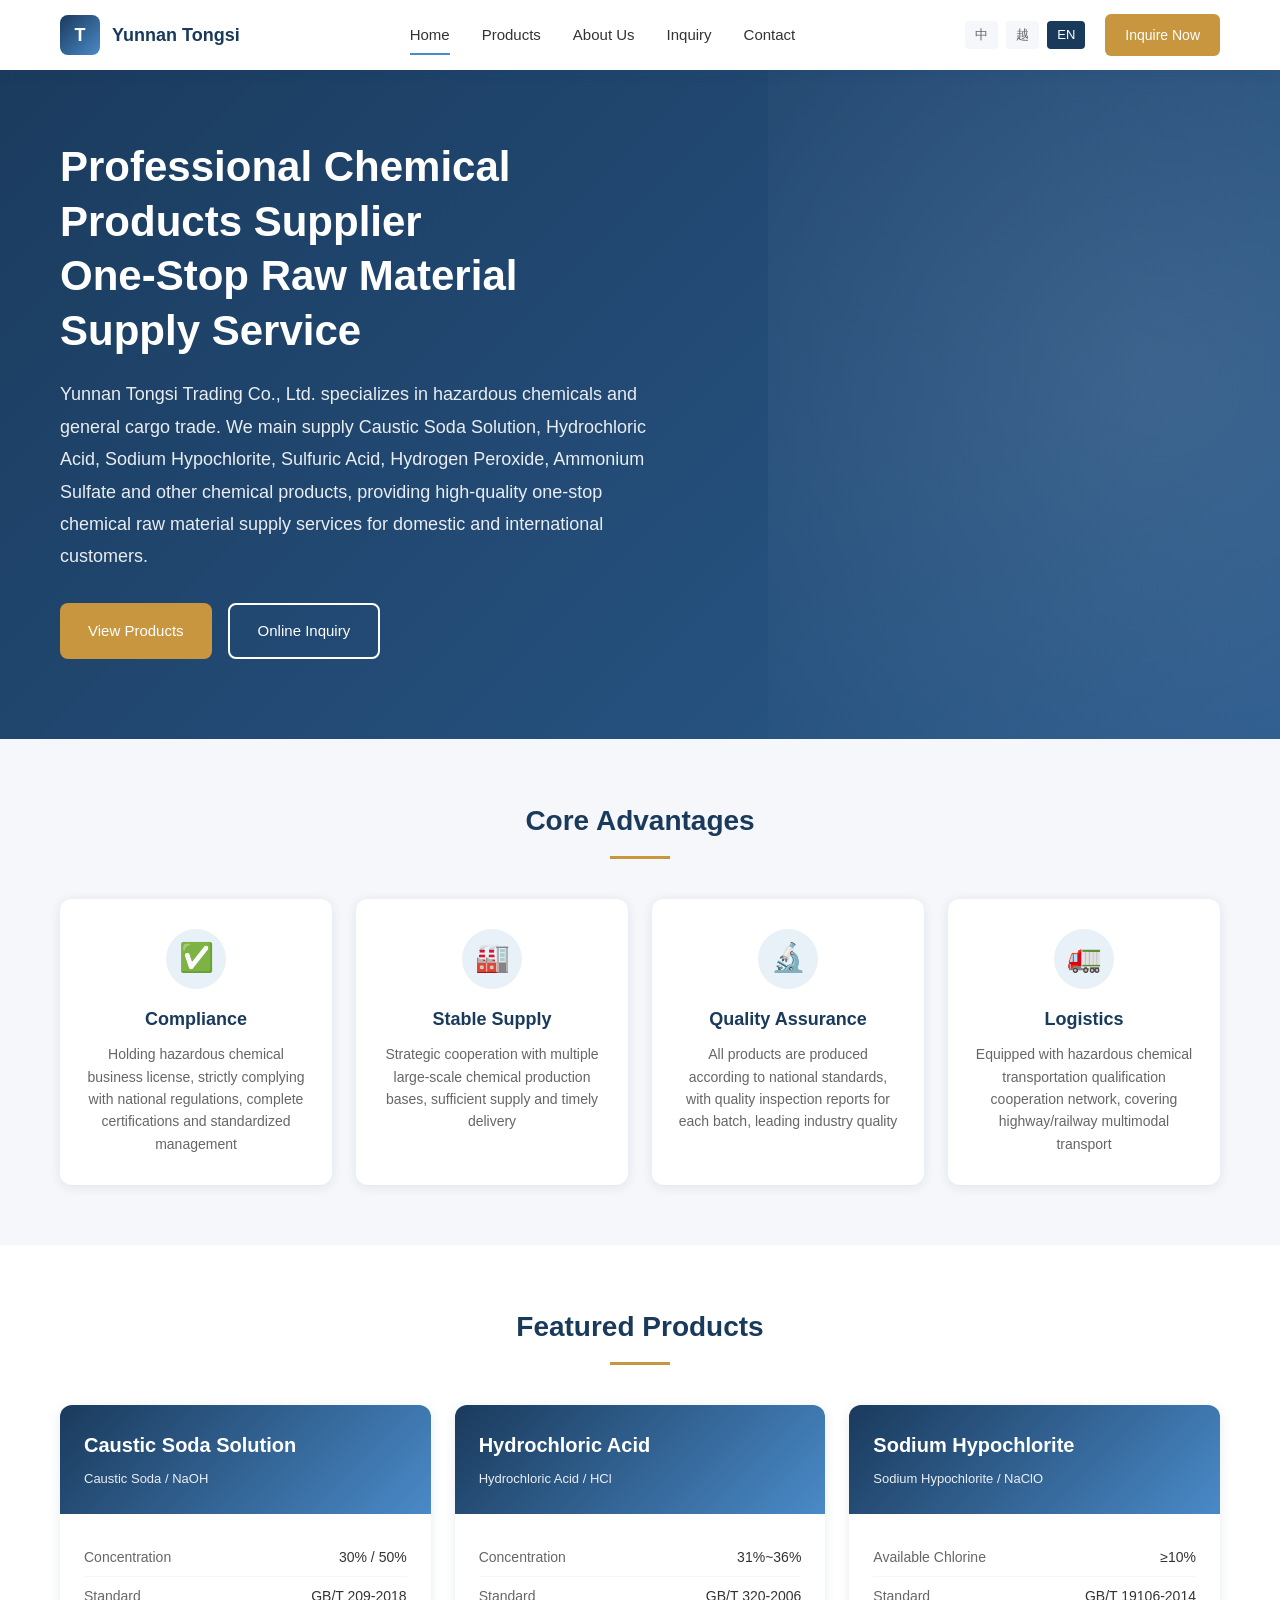
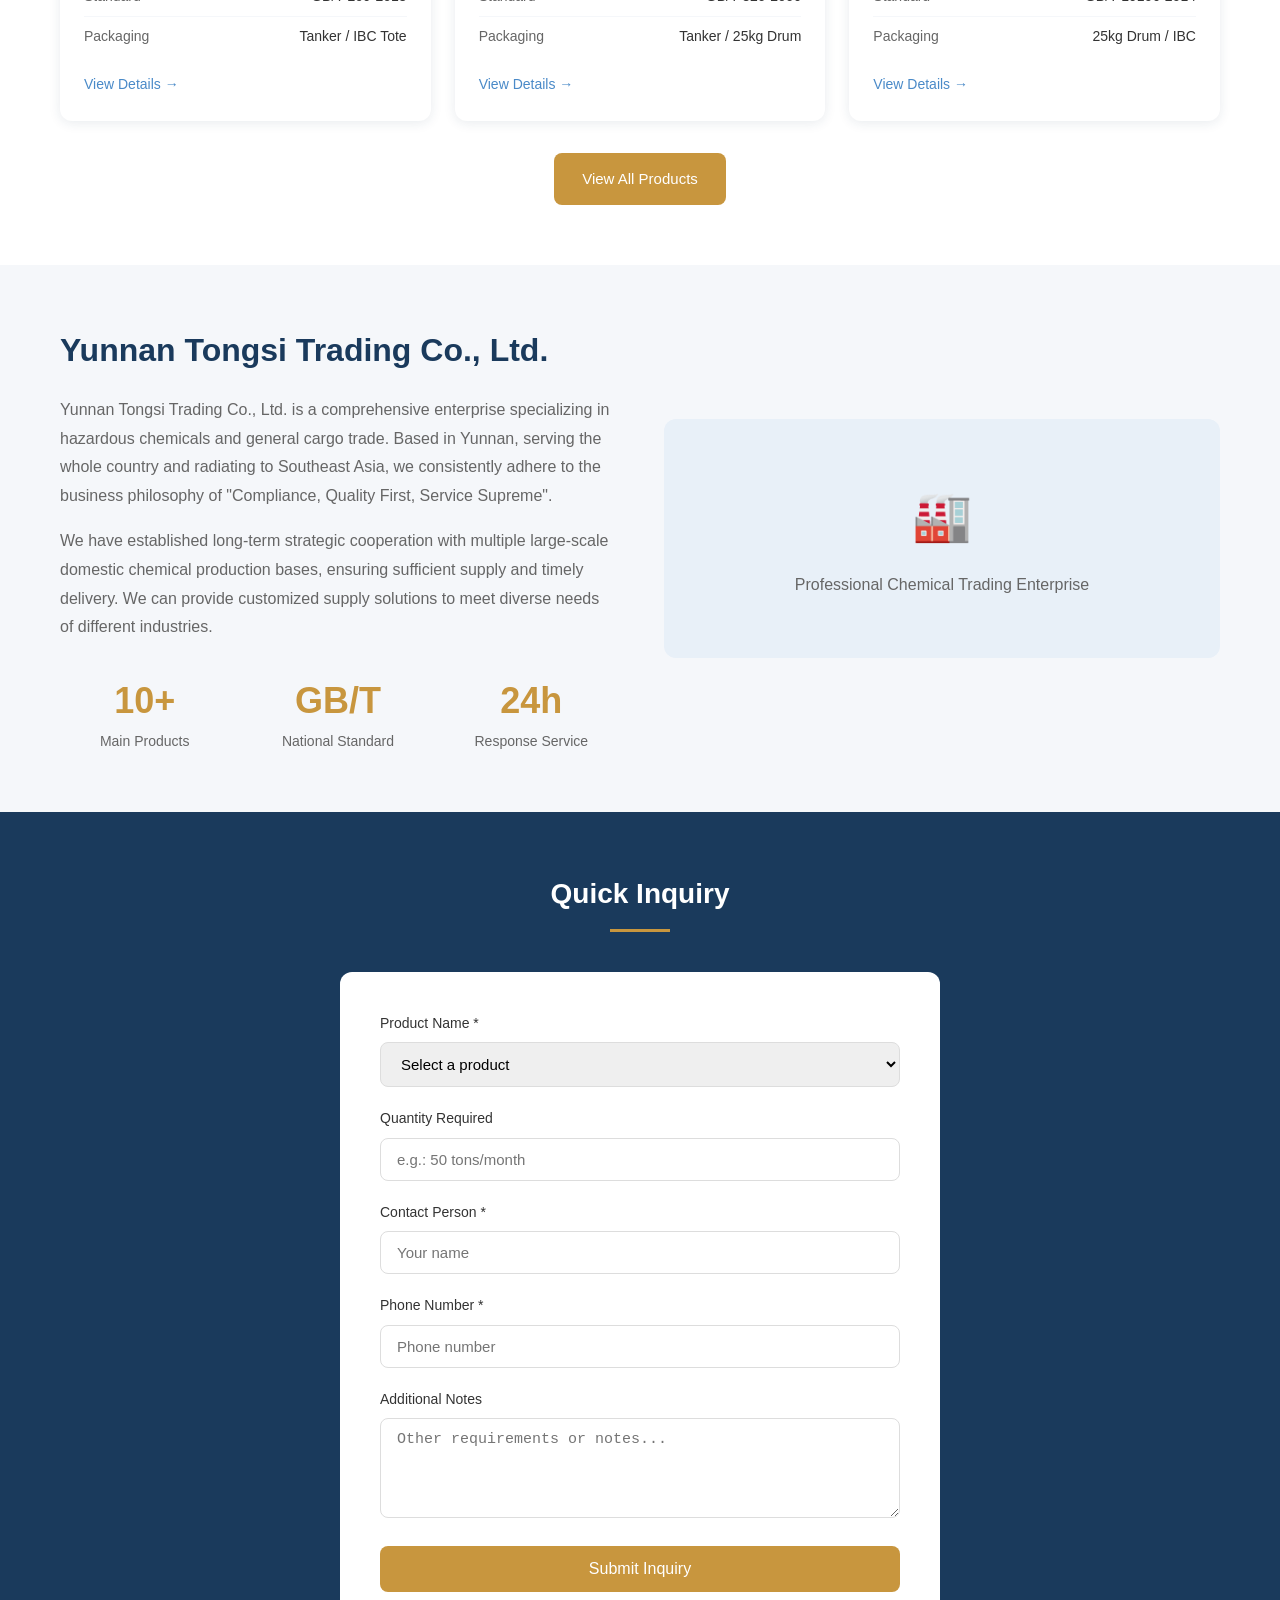
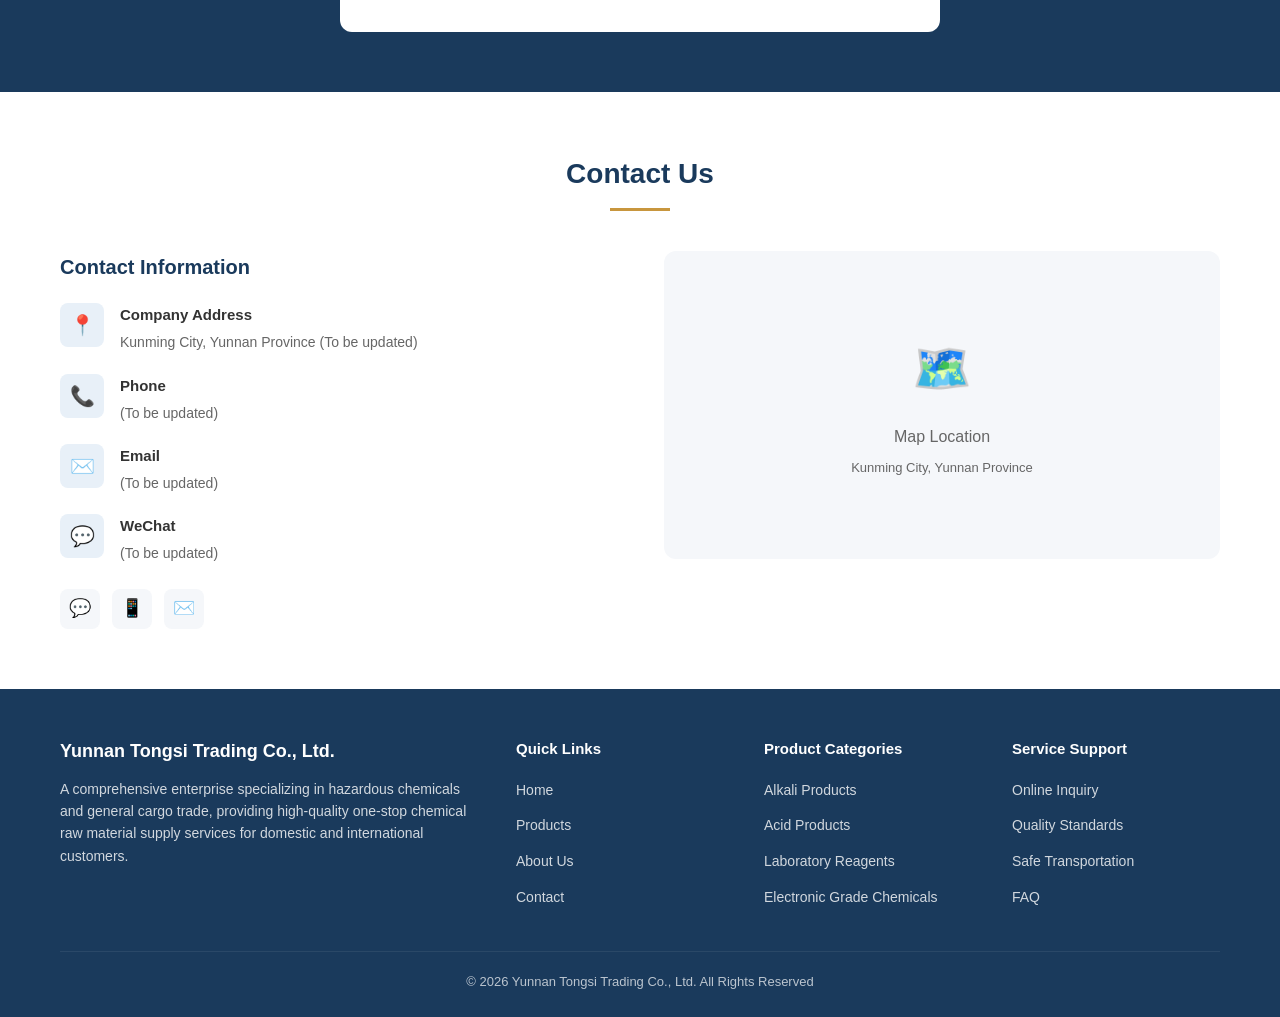
==== en/index.html @ c4456dc4 "云南同思商贸网站 v1.0" ====
<!DOCTYPE html>
<html lang="en">
<head>
  <meta charset="UTF-8">
  <meta name="viewport" content="width=device-width, initial-scale=1.0">
  <meta name="description" content="Yunnan Tongsi Trading Co., Ltd. - Professional supplier of hazardous chemicals and general cargo trade, main products: Caustic Soda, Hydrochloric Acid, Sodium Hypochlorite, Sulfuric Acid, Hydrogen Peroxide, Ammonium Sulfate">
  <meta name="keywords" content="Caustic Soda, Hydrochloric Acid, Sodium Hypochlorite, Sulfuric Acid, Hydrogen Peroxide, Ammonium Sulfate, Chemical Products, Yunnan, Hazardous Chemicals">
  <title>Yunnan Tongsi Trading Co., Ltd. - Chemical Products Supplier</title>
  <link rel="stylesheet" href="../css/style.css">
</head>
<body>

<!-- Navigation -->
<nav class="navbar">
  <div class="container">
    <a href="index.html" class="logo">
      <div class="logo-icon">T</div>
      <span class="logo-text">Yunnan Tongsi</span>
    </a>
    <div class="nav-menu">
      <a href="index.html" class="active">Home</a>
      <a href="products.html">Products</a>
      <a href="about.html">About Us</a>
      <a href="inquiry.html">Inquiry</a>
      <a href="contact.html">Contact</a>
    </div>
    <div class="nav-right">
      <div class="lang-switch">
        <a href="../zh/index.html">中</a>
        <a href="../vi/index.html">越</a>
        <a href="../en/index.html" class="active">EN</a>
      </div>
      <a href="inquiry.html" class="nav-cta">Inquire Now</a>
    </div>
    <div class="mobile-menu-btn" onclick="toggleMenu()">
      <span></span>
      <span></span>
      <span></span>
    </div>
  </div>
</nav>

<!-- Hero Section -->
<section class="hero">
  <div class="container">
    <div class="hero-content">
      <h1>Professional Chemical Products Supplier<br>One-Stop Raw Material Supply Service</h1>
      <p>Yunnan Tongsi Trading Co., Ltd. specializes in hazardous chemicals and general cargo trade. We main supply Caustic Soda Solution, Hydrochloric Acid, Sodium Hypochlorite, Sulfuric Acid, Hydrogen Peroxide, Ammonium Sulfate and other chemical products, providing high-quality one-stop chemical raw material supply services for domestic and international customers.</p>
      <div class="hero-btns">
        <a href="products.html" class="btn btn-primary">View Products</a>
        <a href="inquiry.html" class="btn btn-outline">Online Inquiry</a>
      </div>
    </div>
  </div>
</section>

<!-- Core Advantages -->
<section class="advantages section">
  <div class="container">
    <h2 class="section-title">Core Advantages</h2>
    <div class="adv-grid">
      <div class="adv-card">
        <div class="adv-icon">✅</div>
        <h3>Compliance</h3>
        <p>Holding hazardous chemical business license, strictly complying with national regulations, complete certifications and standardized management</p>
      </div>
      <div class="adv-card">
        <div class="adv-icon">🏭</div>
        <h3>Stable Supply</h3>
        <p>Strategic cooperation with multiple large-scale chemical production bases, sufficient supply and timely delivery</p>
      </div>
      <div class="adv-card">
        <div class="adv-icon">🔬</div>
        <h3>Quality Assurance</h3>
        <p>All products are produced according to national standards, with quality inspection reports for each batch, leading industry quality</p>
      </div>
      <div class="adv-card">
        <div class="adv-icon">🚛</div>
        <h3>Logistics</h3>
        <p>Equipped with hazardous chemical transportation qualification cooperation network, covering highway/railway multimodal transport</p>
      </div>
    </div>
  </div>
</section>

<!-- Featured Products -->
<section class="products section">
  <div class="container">
    <h2 class="section-title">Featured Products</h2>
    <div class="product-grid">
      <!-- Caustic Soda Solution -->
      <div class="product-card">
        <div class="product-header">
          <h3>Caustic Soda Solution</h3>
          <p>Caustic Soda / NaOH</p>
        </div>
        <div class="product-body">
          <ul class="product-specs">
            <li><span class="label">Concentration</span><span class="value">30% / 50%</span></li>
            <li><span class="label">Standard</span><span class="value">GB/T 209-2018</span></li>
            <li><span class="label">Packaging</span><span class="value">Tanker / IBC Tote</span></li>
          </ul>
          <a href="products.html#lye" class="product-link">View Details →</a>
        </div>
      </div>
      <!-- Hydrochloric Acid -->
      <div class="product-card">
        <div class="product-header">
          <h3>Hydrochloric Acid</h3>
          <p>Hydrochloric Acid / HCl</p>
        </div>
        <div class="product-body">
          <ul class="product-specs">
            <li><span class="label">Concentration</span><span class="value">31%~36%</span></li>
            <li><span class="label">Standard</span><span class="value">GB/T 320-2006</span></li>
            <li><span class="label">Packaging</span><span class="value">Tanker / 25kg Drum</span></li>
          </ul>
          <a href="products.html#acid" class="product-link">View Details →</a>
        </div>
      </div>
      <!-- Sodium Hypochlorite -->
      <div class="product-card">
        <div class="product-header">
          <h3>Sodium Hypochlorite</h3>
          <p>Sodium Hypochlorite / NaClO</p>
        </div>
        <div class="product-body">
          <ul class="product-specs">
            <li><span class="label">Available Chlorine</span><span class="value">≥10%</span></li>
            <li><span class="label">Standard</span><span class="value">GB/T 19106-2014</span></li>
            <li><span class="label">Packaging</span><span class="value">25kg Drum / IBC</span></li>
          </ul>
          <a href="products.html#hypochlorite" class="product-link">View Details →</a>
        </div>
      </div>
    </div>
    <div style="text-align:center; margin-top:32px;">
      <a href="products.html" class="btn btn-primary">View All Products</a>
    </div>
  </div>
</section>

<!-- About Us -->
<section class="about section">
  <div class="container">
    <div class="about-content">
      <div class="about-text">
        <h2>Yunnan Tongsi Trading Co., Ltd.</h2>
        <p>Yunnan Tongsi Trading Co., Ltd. is a comprehensive enterprise specializing in hazardous chemicals and general cargo trade. Based in Yunnan, serving the whole country and radiating to Southeast Asia, we consistently adhere to the business philosophy of "Compliance, Quality First, Service Supreme".</p>
        <p>We have established long-term strategic cooperation with multiple large-scale domestic chemical production bases, ensuring sufficient supply and timely delivery. We can provide customized supply solutions to meet diverse needs of different industries.</p>
        <div class="about-stats">
          <div class="stat-item">
            <div class="stat-num">10+</div>
            <div class="stat-label">Main Products</div>
          </div>
          <div class="stat-item">
            <div class="stat-num">GB/T</div>
            <div class="stat-label">National Standard</div>
          </div>
          <div class="stat-item">
            <div class="stat-num">24h</div>
            <div class="stat-label">Response Service</div>
          </div>
        </div>
      </div>
      <div class="about-image">
        <!-- Placeholder: Company photo or qualification certificate -->
        <div style="background:var(--bg-blue); border-radius:12px; padding:60px; text-align:center; color:var(--text-mid);">
          <div style="font-size:48px; margin-bottom:16px;">🏭</div>
          <p>Professional Chemical Trading Enterprise</p>
        </div>
      </div>
    </div>
  </div>
</section>

<!-- Quick Inquiry -->
<section class="inquiry section">
  <div class="container">
    <h2 class="section-title">Quick Inquiry</h2>
    <form class="inquiry-form" action="https://formspree.io/f/YOUR_FORM_ID" method="POST">
      <div class="form-group">
        <label>Product Name *</label>
        <select name="product" required>
          <option value="">Select a product</option>
          <option value="Caustic Soda 30%">Caustic Soda 30%</option>
          <option value="Caustic Soda 50%">Caustic Soda 50%</option>
          <option value="Food Grade Caustic Soda">Food Grade Caustic Soda</option>
          <option value="Hydrochloric Acid">Hydrochloric Acid</option>
          <option value="Sulfuric Acid">Sulfuric Acid</option>
          <option value="Sodium Hypochlorite">Sodium Hypochlorite</option>
          <option value="Hydrogen Peroxide">Hydrogen Peroxide</option>
          <option value="Ammonium Sulfate">Ammonium Sulfate</option>
          <option value="Laboratory Reagents">Laboratory Reagents</option>
          <option value="Electronic Grade Chemicals">Electronic Grade Chemicals</option>
          <option value="Other">Other</option>
        </select>
      </div>
      <div class="form-group">
        <label>Quantity Required</label>
        <input type="text" name="quantity" placeholder="e.g.: 50 tons/month">
      </div>
      <div class="form-group">
        <label>Contact Person *</label>
        <input type="text" name="name" required placeholder="Your name">
      </div>
      <div class="form-group">
        <label>Phone Number *</label>
        <input type="tel" name="phone" required placeholder="Phone number">
      </div>
      <div class="form-group">
        <label>Additional Notes</label>
        <textarea name="message" placeholder="Other requirements or notes..."></textarea>
      </div>
      <button type="submit" class="form-submit">Submit Inquiry</button>
    </form>
  </div>
</section>

<!-- Contact Information -->
<section class="contact section">
  <div class="container">
    <h2 class="section-title">Contact Us</h2>
    <div class="contact-grid">
      <div class="contact-info">
        <h3>Contact Information</h3>
        <div class="contact-item">
          <div class="contact-icon">📍</div>
          <div class="contact-text">
            <h4>Company Address</h4>
            <p>Kunming City, Yunnan Province (To be updated)</p>
          </div>
        </div>
        <div class="contact-item">
          <div class="contact-icon">📞</div>
          <div class="contact-text">
            <h4>Phone</h4>
            <p>(To be updated)</p>
          </div>
        </div>
        <div class="contact-item">
          <div class="contact-icon">✉️</div>
          <div class="contact-text">
            <h4>Email</h4>
            <p>(To be updated)</p>
          </div>
        </div>
        <div class="contact-item">
          <div class="contact-icon">💬</div>
          <div class="contact-text">
            <h4>WeChat</h4>
            <p>(To be updated)</p>
          </div>
        </div>
        <div class="social-links">
          <a href="#" title="WeChat">💬</a>
          <a href="#" title="WhatsApp">📱</a>
          <a href="#" title="Email">✉️</a>
        </div>
      </div>
      <div class="contact-map">
        <!-- Map placeholder -->
        <div style="background:var(--bg-light); border-radius:12px; padding:80px 40px; text-align:center; color:var(--text-mid);">
          <div style="font-size:48px; margin-bottom:16px;">🗺️</div>
          <p>Map Location</p>
          <p style="font-size:13px; margin-top:8px;">Kunming City, Yunnan Province</p>
        </div>
      </div>
    </div>
  </div>
</section>

<!-- Footer -->
<footer class="footer">
  <div class="container">
    <div class="footer-grid">
      <div class="footer-brand">
        <h3>Yunnan Tongsi Trading Co., Ltd.</h3>
        <p>A comprehensive enterprise specializing in hazardous chemicals and general cargo trade, providing high-quality one-stop chemical raw material supply services for domestic and international customers.</p>
      </div>
      <div class="footer-links">
        <h4>Quick Links</h4>
        <ul>
          <li><a href="index.html">Home</a></li>
          <li><a href="products.html">Products</a></li>
          <li><a href="about.html">About Us</a></li>
          <li><a href="contact.html">Contact</a></li>
        </ul>
      </div>
      <div class="footer-links">
        <h4>Product Categories</h4>
        <ul>
          <li><a href="products.html#lye">Alkali Products</a></li>
          <li><a href="products.html#acid">Acid Products</a></li>
          <li><a href="products.html#reagent">Laboratory Reagents</a></li>
          <li><a href="products.html#electronic">Electronic Grade Chemicals</a></li>
        </ul>
      </div>
      <div class="footer-links">
        <h4>Service Support</h4>
        <ul>
          <li><a href="inquiry.html">Online Inquiry</a></li>
          <li><a href="#">Quality Standards</a></li>
          <li><a href="#">Safe Transportation</a></li>
          <li><a href="#">FAQ</a></li>
        </ul>
      </div>
    </div>
    <div class="footer-bottom">
      <p>© 2026 Yunnan Tongsi Trading Co., Ltd. All Rights Reserved</p>
    </div>
  </div>
</footer>

<script src="../js/main.js"></script>
</body>
</html>
---- css/style.css ----
/* 云南同思商贸有限公司 - 化工产品网站样式 */
/* 配色：深蓝 #1a3a5c | 中蓝 #2a5a8c | 浅蓝 #4a8ac8 | 金色 #c8963e */

/* ========== 基础重置 ========== */
*, *::before, *::after {
  box-sizing: border-box;
  margin: 0;
  padding: 0;
}

:root {
  --primary: #1a3a5c;
  --primary-light: #2a5a8c;
  --accent: #4a8ac8;
  --gold: #c8963e;
  --text-dark: #333;
  --text-mid: #666;
  --text-light: #999;
  --bg-light: #f5f7fa;
  --bg-blue: #e8f0f8;
  --white: #fff;
  --shadow: 0 2px 12px rgba(26,58,92,0.1);
  --shadow-hover: 0 4px 20px rgba(26,58,92,0.15);
}

html {
  scroll-behavior: smooth;
}

body {
  font-family: -apple-system, BlinkMacSystemFont, "Segoe UI", Roboto, "PingFang SC", "Microsoft YaHei", sans-serif;
  font-size: 16px;
  line-height: 1.6;
  color: var(--text-dark);
  background: var(--white);
}

a {
  color: inherit;
  text-decoration: none;
  transition: color 0.3s;
}

a:hover {
  color: var(--accent);
}

img {
  max-width: 100%;
  height: auto;
  display: block;
}

ul, ol {
  list-style: none;
}

/* ========== 布局容器 ========== */
.container {
  max-width: 1200px;
  margin: 0 auto;
  padding: 0 20px;
}

.section {
  padding: 60px 0;
}

.section-title {
  font-size: 28px;
  font-weight: 600;
  color: var(--primary);
  text-align: center;
  margin-bottom: 40px;
  position: relative;
}

.section-title::after {
  content: '';
  display: block;
  width: 60px;
  height: 3px;
  background: var(--gold);
  margin: 12px auto 0;
}

/* ========== 导航栏 ========== */
.navbar {
  background: var(--white);
  box-shadow: var(--shadow);
  position: fixed;
  top: 0;
  left: 0;
  right: 0;
  z-index: 1000;
}

.navbar .container {
  display: flex;
  justify-content: space-between;
  align-items: center;
  height: 70px;
}

.logo {
  display: flex;
  align-items: center;
  gap: 12px;
}

.logo-icon {
  width: 40px;
  height: 40px;
  background: linear-gradient(135deg, var(--primary), var(--accent));
  border-radius: 8px;
  display: flex;
  align-items: center;
  justify-content: center;
  color: var(--white);
  font-weight: bold;
  font-size: 18px;
}

.logo-text {
  font-size: 18px;
  font-weight: 600;
  color: var(--primary);
}

.nav-menu {
  display: flex;
  gap: 32px;
}

.nav-menu a {
  font-size: 15px;
  font-weight: 500;
  color: var(--text-dark);
  padding: 8px 0;
  position: relative;
}

.nav-menu a::after {
  content: '';
  position: absolute;
  bottom: 0;
  left: 0;
  width: 0;
  height: 2px;
  background: var(--accent);
  transition: width 0.3s;
}

.nav-menu a:hover::after,
.nav-menu a.active::after {
  width: 100%;
}

.nav-right {
  display: flex;
  align-items: center;
  gap: 20px;
}

.lang-switch {
  display: flex;
  gap: 8px;
}

.lang-switch a {
  padding: 4px 10px;
  font-size: 13px;
  border-radius: 4px;
  background: var(--bg-light);
  color: var(--text-mid);
  transition: all 0.3s;
}

.lang-switch a:hover,
.lang-switch a.active {
  background: var(--primary);
  color: var(--white);
}

.nav-cta {
  padding: 10px 20px;
  background: var(--gold);
  color: var(--white);
  border-radius: 6px;
  font-weight: 500;
  font-size: 14px;
  transition: background 0.3s;
}

.nav-cta:hover {
  background: #b8862e;
  color: var(--white);
}

/* 移动端菜单按钮 */
.mobile-menu-btn {
  display: none;
  width: 32px;
  height: 32px;
  flex-direction: column;
  justify-content: center;
  gap: 6px;
  cursor: pointer;
}

.mobile-menu-btn span {
  display: block;
  width: 24px;
  height: 2px;
  background: var(--primary);
  transition: all 0.3s;
}

/* ========== Hero 区域 ========== */
.hero {
  background: linear-gradient(135deg, var(--primary) 0%, var(--primary-light) 100%);
  color: var(--white);
  padding: 140px 0 80px;
  position: relative;
  overflow: hidden;
}

.hero::before {
  content: '';
  position: absolute;
  top: -50%;
  right: -20%;
  width: 60%;
  height: 200%;
  background: radial-gradient(circle, rgba(255,255,255,0.1) 0%, transparent 70%);
}

.hero .container {
  position: relative;
  z-index: 1;
}

.hero-content {
  max-width: 600px;
}

.hero h1 {
  font-size: 42px;
  font-weight: 700;
  line-height: 1.3;
  margin-bottom: 20px;
}

.hero p {
  font-size: 18px;
  opacity: 0.9;
  margin-bottom: 30px;
  line-height: 1.8;
}

.hero-btns {
  display: flex;
  gap: 16px;
  flex-wrap: wrap;
}

.btn {
  display: inline-flex;
  align-items: center;
  gap: 8px;
  padding: 14px 28px;
  border-radius: 8px;
  font-weight: 500;
  font-size: 15px;
  transition: all 0.3s;
  cursor: pointer;
  border: none;
}

.btn-primary {
  background: var(--gold);
  color: var(--white);
}

.btn-primary:hover {
  background: #b8862e;
  color: var(--white);
  transform: translateY(-2px);
}

.btn-outline {
  background: transparent;
  color: var(--white);
  border: 2px solid var(--white);
}

.btn-outline:hover {
  background: var(--white);
  color: var(--primary);
}

/* ========== 核心优势 ========== */
.advantages {
  background: var(--bg-light);
}

.adv-grid {
  display: grid;
  grid-template-columns: repeat(4, 1fr);
  gap: 24px;
}

.adv-card {
  background: var(--white);
  padding: 30px 24px;
  border-radius: 12px;
  text-align: center;
  box-shadow: var(--shadow);
  transition: all 0.3s;
}

.adv-card:hover {
  transform: translateY(-4px);
  box-shadow: var(--shadow-hover);
}

.adv-icon {
  width: 60px;
  height: 60px;
  margin: 0 auto 16px;
  background: var(--bg-blue);
  border-radius: 50%;
  display: flex;
  align-items: center;
  justify-content: center;
  font-size: 28px;
}

.adv-card h3 {
  font-size: 18px;
  color: var(--primary);
  margin-bottom: 10px;
}

.adv-card p {
  font-size: 14px;
  color: var(--text-mid);
  line-height: 1.6;
}

/* ========== 产品展示 ========== */
.products {
  background: var(--white);
}

.product-grid {
  display: grid;
  grid-template-columns: repeat(3, 1fr);
  gap: 24px;
}

.product-card {
  background: var(--white);
  border-radius: 12px;
  overflow: hidden;
  box-shadow: var(--shadow);
  transition: all 0.3s;
}

.product-card:hover {
  transform: translateY(-4px);
  box-shadow: var(--shadow-hover);
}

.product-header {
  background: linear-gradient(135deg, var(--primary), var(--accent));
  color: var(--white);
  padding: 24px;
}

.product-header h3 {
  font-size: 20px;
  margin-bottom: 8px;
}

.product-header p {
  font-size: 13px;
  opacity: 0.9;
}

.product-body {
  padding: 24px;
}

.product-specs {
  margin-bottom: 16px;
}

.product-specs li {
  display: flex;
  justify-content: space-between;
  padding: 8px 0;
  border-bottom: 1px solid var(--bg-light);
  font-size: 14px;
}

.product-specs li:last-child {
  border-bottom: none;
}

.product-specs .label {
  color: var(--text-mid);
}

.product-specs .value {
  color: var(--text-dark);
  font-weight: 500;
}

.product-link {
  display: inline-flex;
  align-items: center;
  gap: 6px;
  color: var(--accent);
  font-size: 14px;
  font-weight: 500;
}

.product-link:hover {
  color: var(--primary);
}

/* ========== 关于我们 ========== */
.about {
  background: var(--bg-light);
}

.about-content {
  display: grid;
  grid-template-columns: 1fr 1fr;
  gap: 48px;
  align-items: center;
}

.about-text h2 {
  font-size: 32px;
  color: var(--primary);
  margin-bottom: 20px;
}

.about-text p {
  font-size: 16px;
  color: var(--text-mid);
  line-height: 1.8;
  margin-bottom: 16px;
}

.about-stats {
  display: grid;
  grid-template-columns: repeat(3, 1fr);
  gap: 24px;
  margin-top: 30px;
}

.stat-item {
  text-align: center;
}

.stat-num {
  font-size: 36px;
  font-weight: 700;
  color: var(--gold);
}

.stat-label {
  font-size: 14px;
  color: var(--text-mid);
}

/* ========== 询价表单 ========== */
.inquiry {
  background: var(--primary);
  color: var(--white);
}

.inquiry .section-title {
  color: var(--white);
}

.inquiry-form {
  max-width: 600px;
  margin: 0 auto;
  background: var(--white);
  padding: 40px;
  border-radius: 12px;
}

.form-group {
  margin-bottom: 20px;
}

.form-group label {
  display: block;
  font-size: 14px;
  font-weight: 500;
  color: var(--text-dark);
  margin-bottom: 8px;
}

.form-group input,
.form-group select,
.form-group textarea {
  width: 100%;
  padding: 12px 16px;
  border: 1px solid #ddd;
  border-radius: 8px;
  font-size: 15px;
  transition: border-color 0.3s;
}

.form-group input:focus,
.form-group select:focus,
.form-group textarea:focus {
  outline: none;
  border-color: var(--accent);
}

.form-group textarea {
  resize: vertical;
  min-height: 100px;
}

.form-submit {
  width: 100%;
  padding: 14px;
  background: var(--gold);
  color: var(--white);
  border: none;
  border-radius: 8px;
  font-size: 16px;
  font-weight: 500;
  cursor: pointer;
  transition: background 0.3s;
}

.form-submit:hover {
  background: #b8862e;
}

/* ========== 联系方式 ========== */
.contact {
  background: var(--white);
}

.contact-grid {
  display: grid;
  grid-template-columns: 1fr 1fr;
  gap: 48px;
}

.contact-info h3 {
  font-size: 20px;
  color: var(--primary);
  margin-bottom: 20px;
}

.contact-item {
  display: flex;
  gap: 16px;
  margin-bottom: 20px;
}

.contact-icon {
  width: 44px;
  height: 44px;
  background: var(--bg-blue);
  border-radius: 8px;
  display: flex;
  align-items: center;
  justify-content: center;
  font-size: 20px;
  flex-shrink: 0;
}

.contact-text h4 {
  font-size: 15px;
  color: var(--text-dark);
  margin-bottom: 4px;
}

.contact-text p {
  font-size: 14px;
  color: var(--text-mid);
}

.social-links {
  display: flex;
  gap: 12px;
  margin-top: 24px;
}

.social-links a {
  width: 40px;
  height: 40px;
  background: var(--bg-light);
  border-radius: 8px;
  display: flex;
  align-items: center;
  justify-content: center;
  font-size: 18px;
  transition: all 0.3s;
}

.social-links a:hover {
  background: var(--accent);
  color: var(--white);
}

/* ========== Footer ========== */
.footer {
  background: var(--primary);
  color: var(--white);
  padding: 48px 0 24px;
}

.footer-grid {
  display: grid;
  grid-template-columns: 2fr 1fr 1fr 1fr;
  gap: 40px;
  margin-bottom: 32px;
}

.footer-brand h3 {
  font-size: 18px;
  margin-bottom: 12px;
}

.footer-brand p {
  font-size: 14px;
  opacity: 0.8;
  line-height: 1.6;
}

.footer-links h4 {
  font-size: 15px;
  margin-bottom: 16px;
}

.footer-links ul li {
  margin-bottom: 10px;
}

.footer-links a {
  font-size: 14px;
  opacity: 0.8;
  transition: opacity 0.3s;
}

.footer-links a:hover {
  opacity: 1;
}

.footer-bottom {
  border-top: 1px solid rgba(255,255,255,0.1);
  padding-top: 20px;
  text-align: center;
  font-size: 13px;
  opacity: 0.7;
}

/* ========== 响应式设计 ========== */
@media (max-width: 1024px) {
  .adv-grid {
    grid-template-columns: repeat(2, 1fr);
  }

  .product-grid {
    grid-template-columns: repeat(2, 1fr);
  }

  .footer-grid {
    grid-template-columns: repeat(2, 1fr);
  }
}

@media (max-width: 768px) {
  .mobile-menu-btn {
    display: flex;
  }

  .nav-menu {
    display: none;
    position: absolute;
    top: 70px;
    left: 0;
    right: 0;
    background: var(--white);
    flex-direction: column;
    padding: 20px;
    gap: 16px;
    box-shadow: var(--shadow);
  }

  .nav-menu.active {
    display: flex;
  }

  .nav-right {
    gap: 12px;
  }

  .lang-switch {
    display: none;
  }

  .hero {
    padding: 120px 0 60px;
  }

  .hero h1 {
    font-size: 32px;
  }

  .hero p {
    font-size: 16px;
  }

  .adv-grid {
    grid-template-columns: 1fr;
  }

  .product-grid {
    grid-template-columns: 1fr;
  }

  .about-content {
    grid-template-columns: 1fr;
  }

  .about-stats {
    grid-template-columns: repeat(3, 1fr);
  }

  .contact-grid {
    grid-template-columns: 1fr;
  }

  .footer-grid {
    grid-template-columns: 1fr;
    gap: 24px;
  }
}

@media (max-width: 480px) {
  .hero h1 {
    font-size: 28px;
  }

  .hero-btns {
    flex-direction: column;
  }

  .btn {
    width: 100%;
    justify-content: center;
  }

  .about-stats {
    grid-template-columns: 1fr;
  }

  .inquiry-form {
    padding: 24px;
  }
}
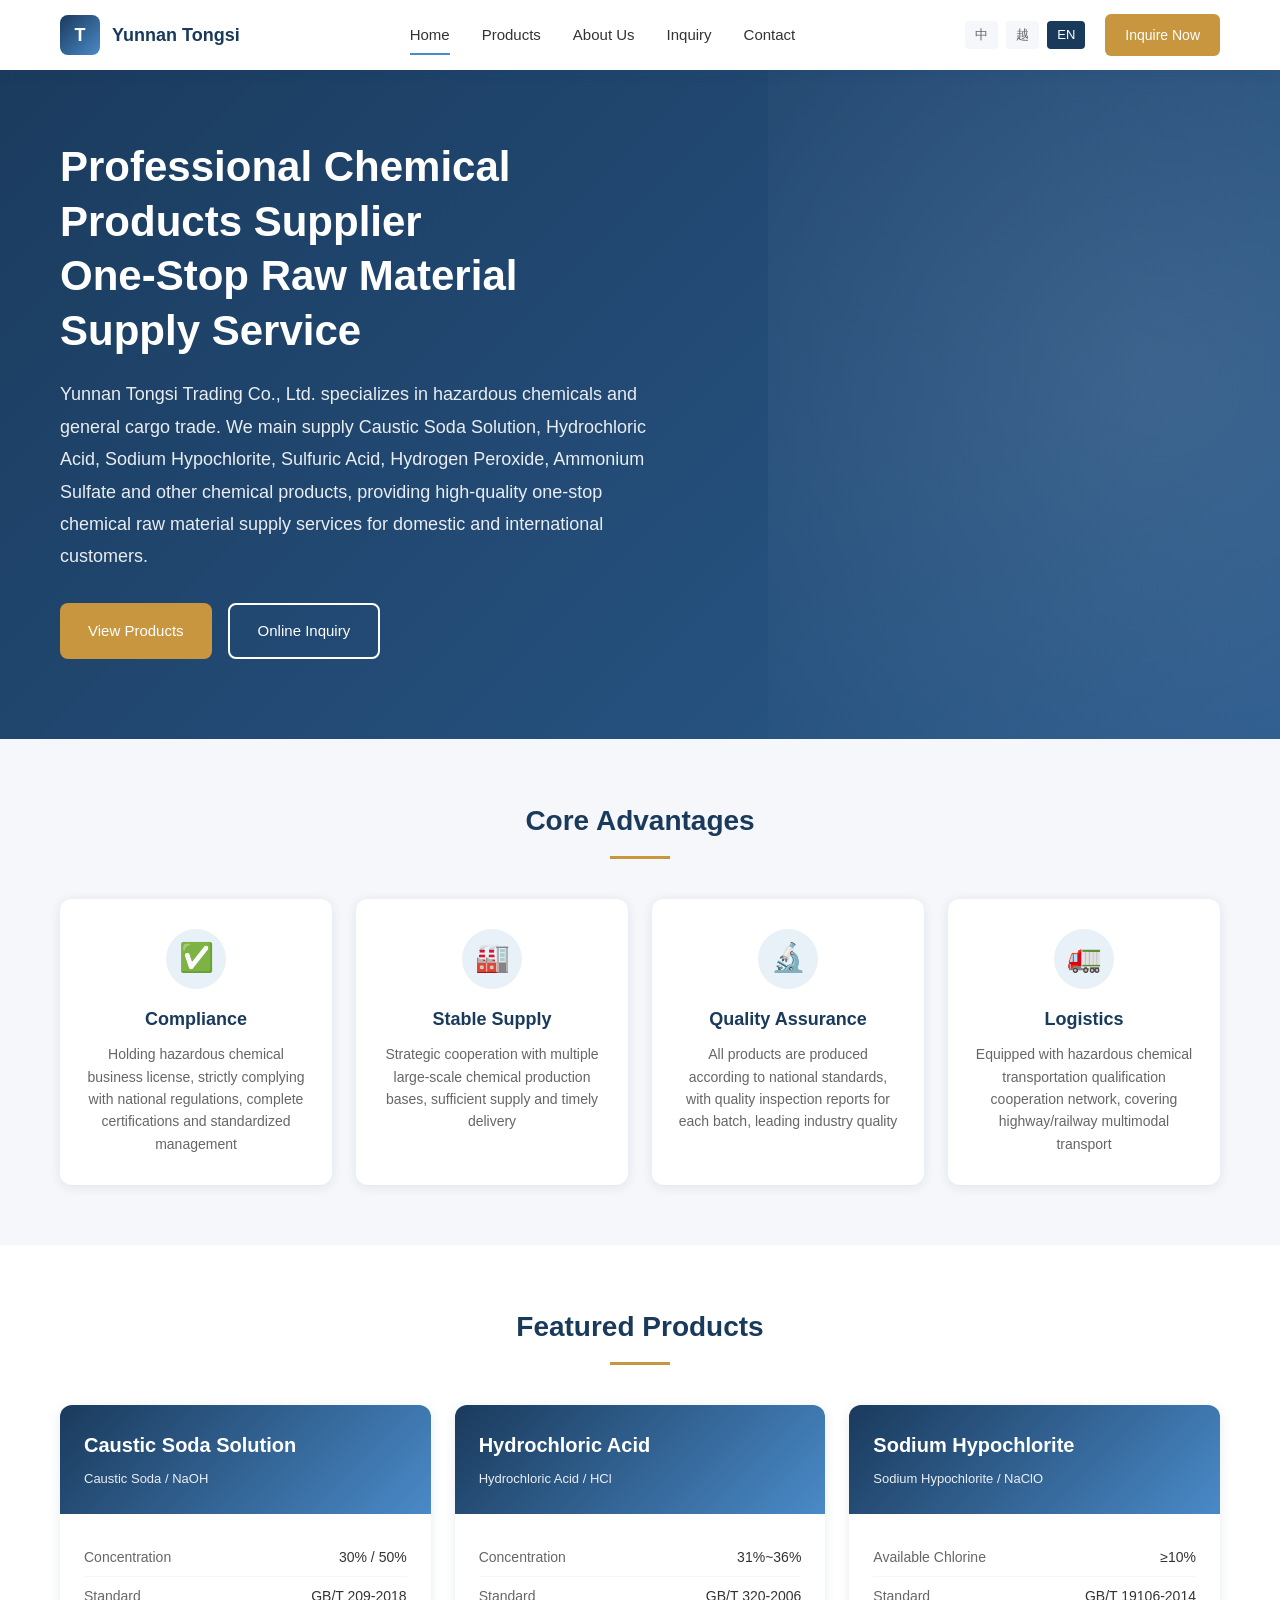
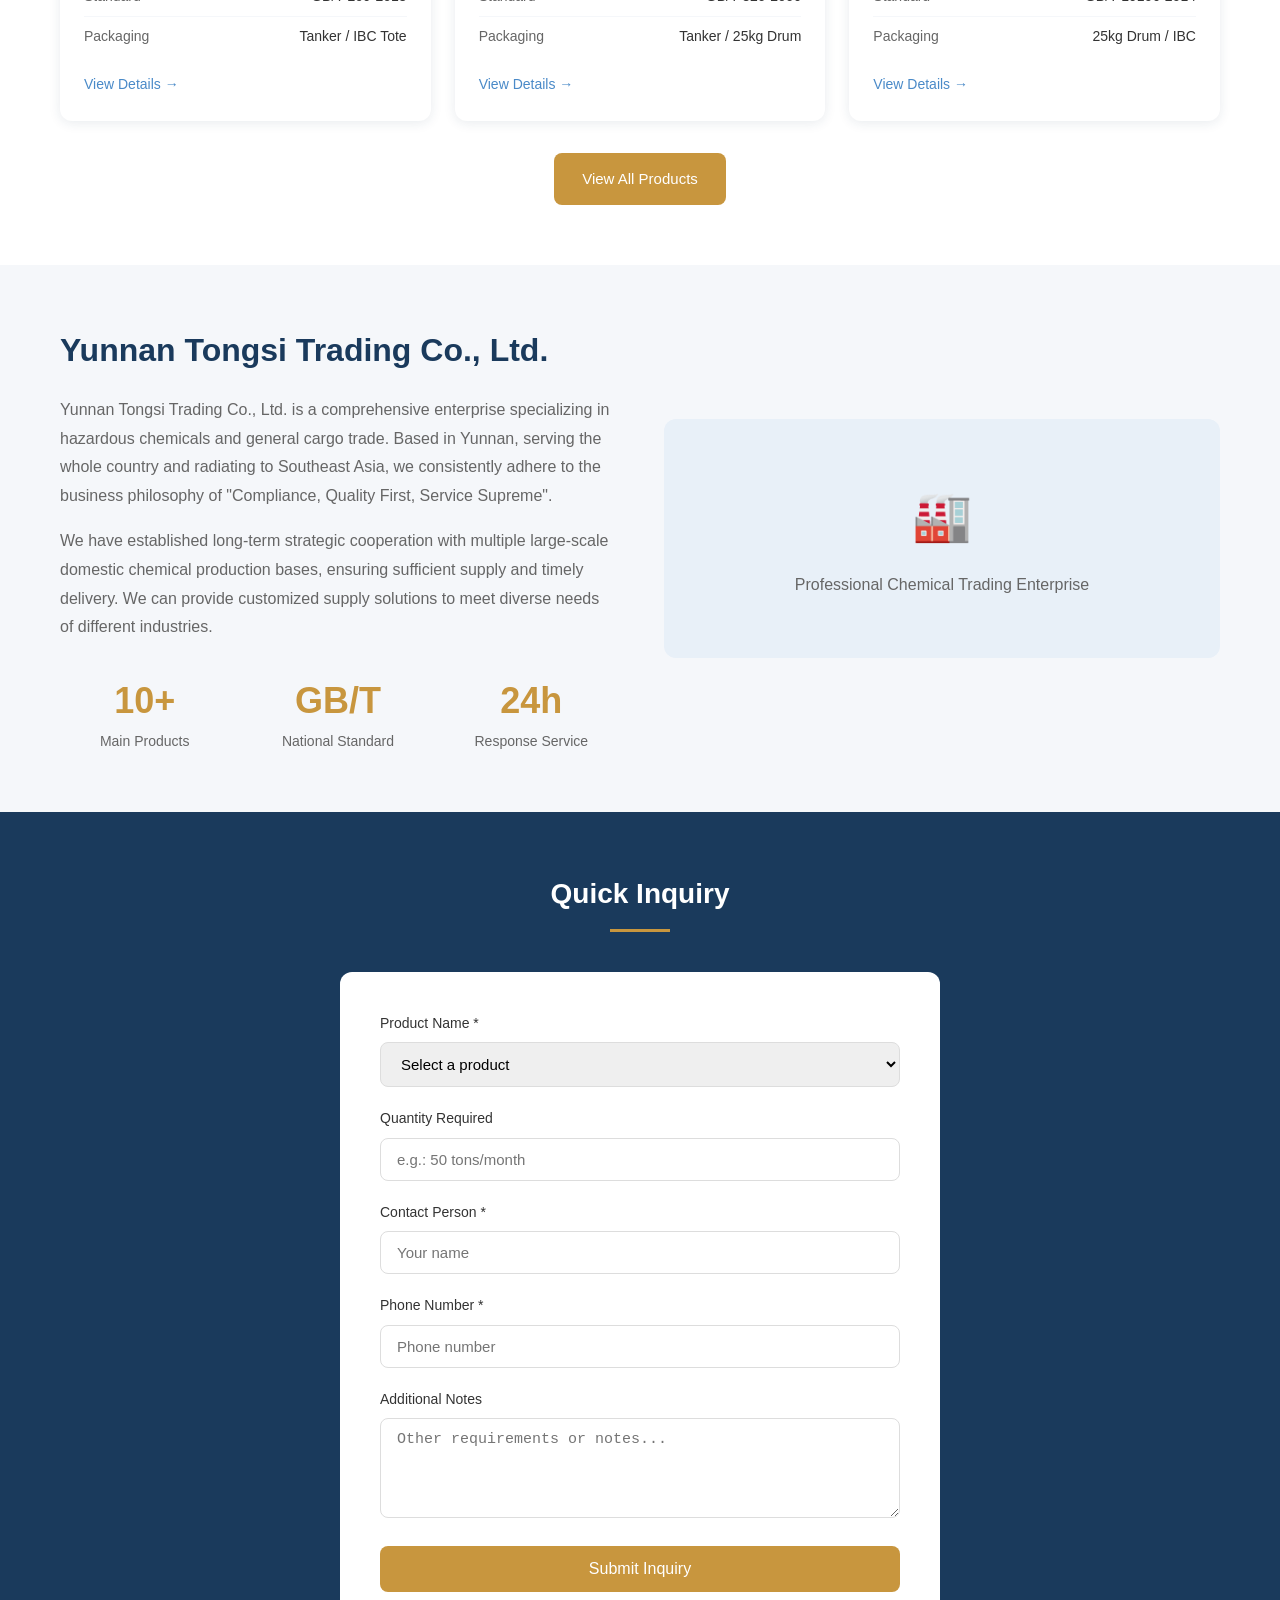
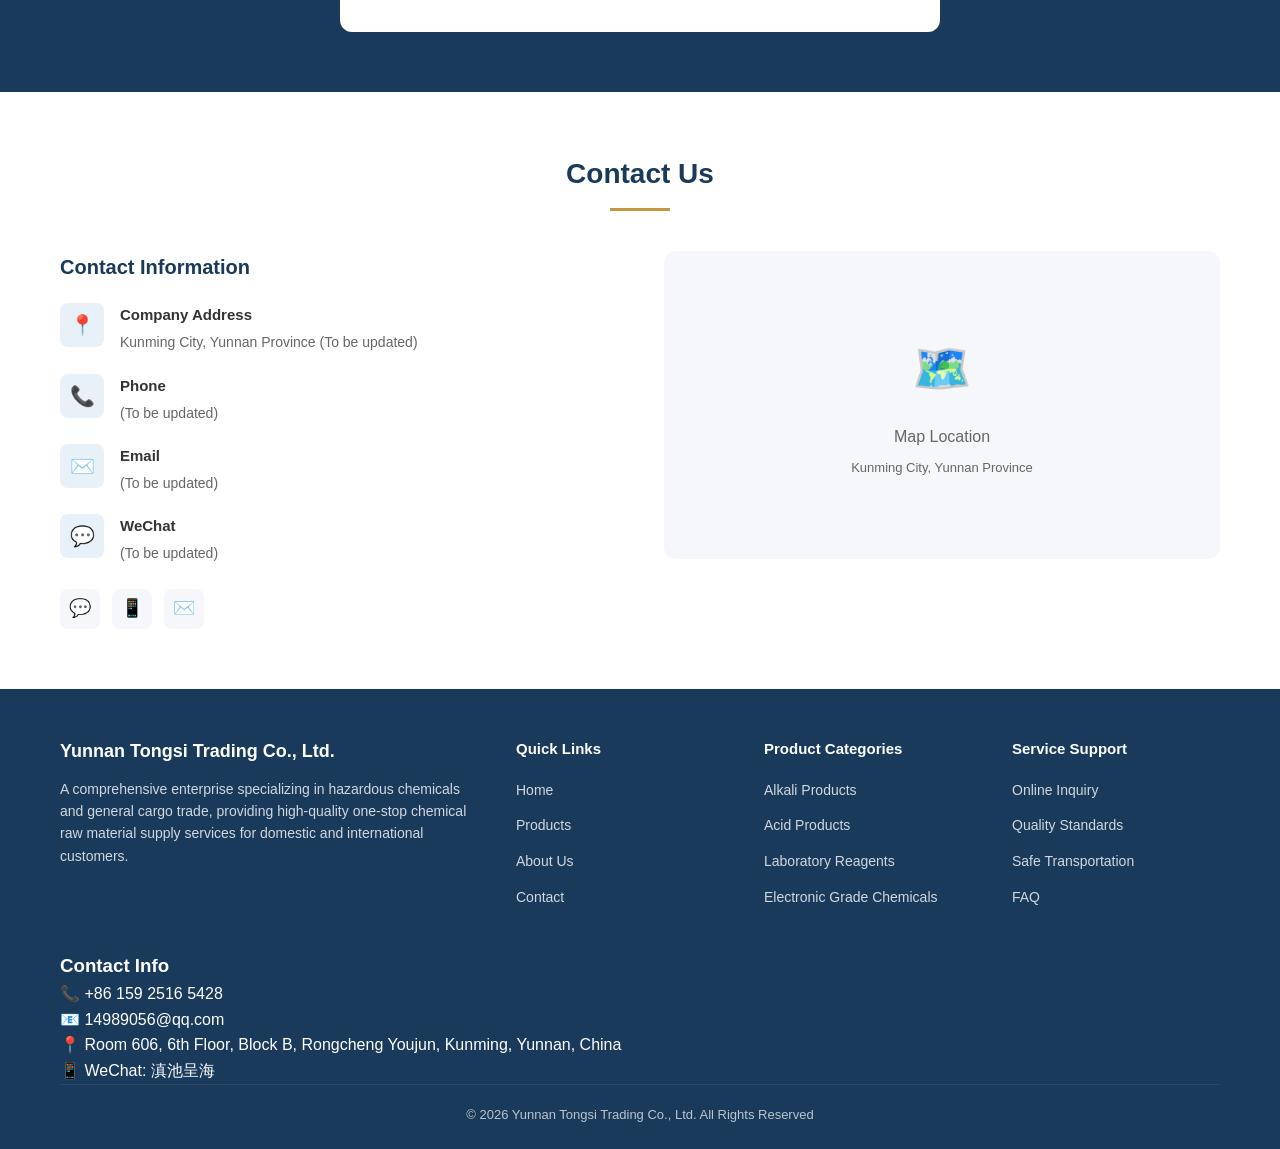
==== commit 2e4acfc5: "全网站底部添加真实联系方式（中/越/英三语）" ====
--- a/en/index.html
+++ b/en/index.html
@@ -306,6 +306,13 @@
         </ul>
       </div>
     </div>
+      <div class="footer-section">
+        <h3>Contact Info</h3>
+        <p>📞 +86 159 2516 5428</p>
+        <p>📧 14989056@qq.com</p>
+        <p>📍 Room 606, 6th Floor, Block B, Rongcheng Youjun, Kunming, Yunnan, China</p>
+        <p>📱 WeChat: 滇池呈海</p>
+      </div>
     <div class="footer-bottom">
       <p>© 2026 Yunnan Tongsi Trading Co., Ltd. All Rights Reserved</p>
     </div>
